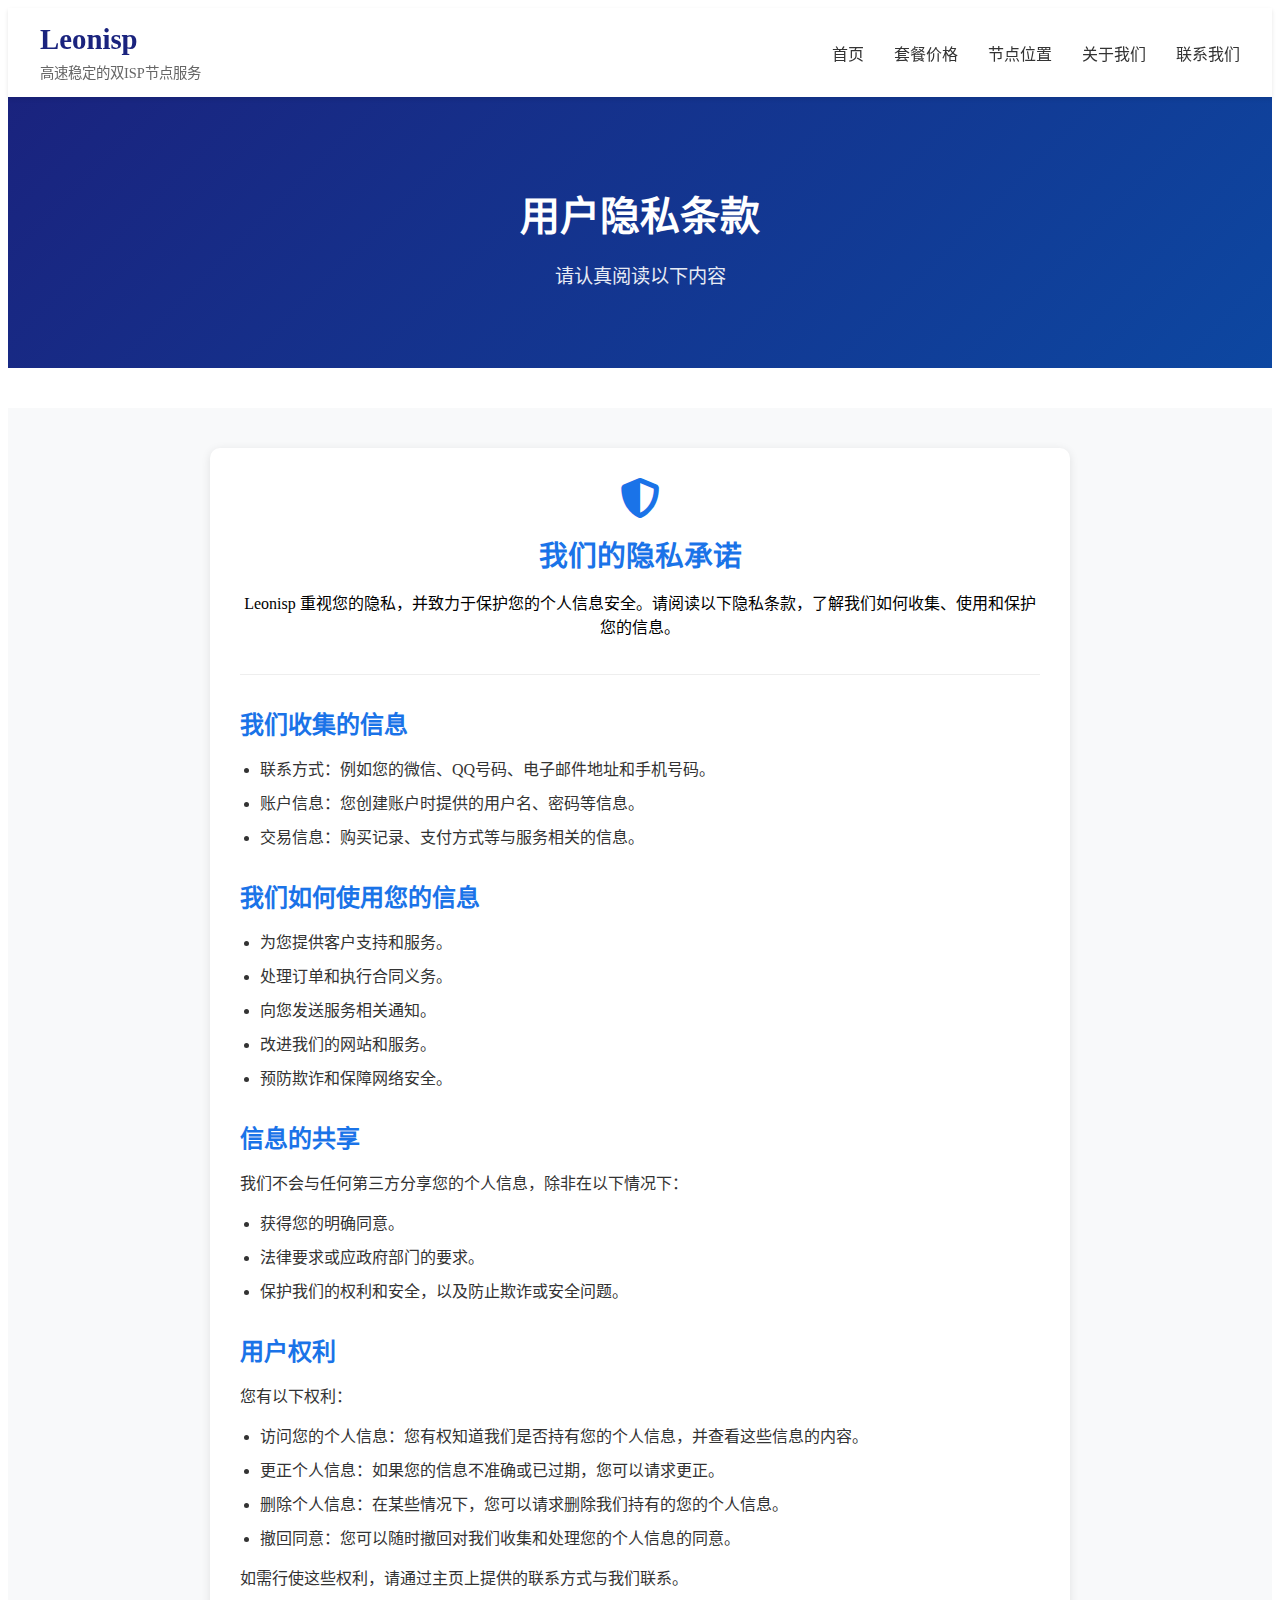
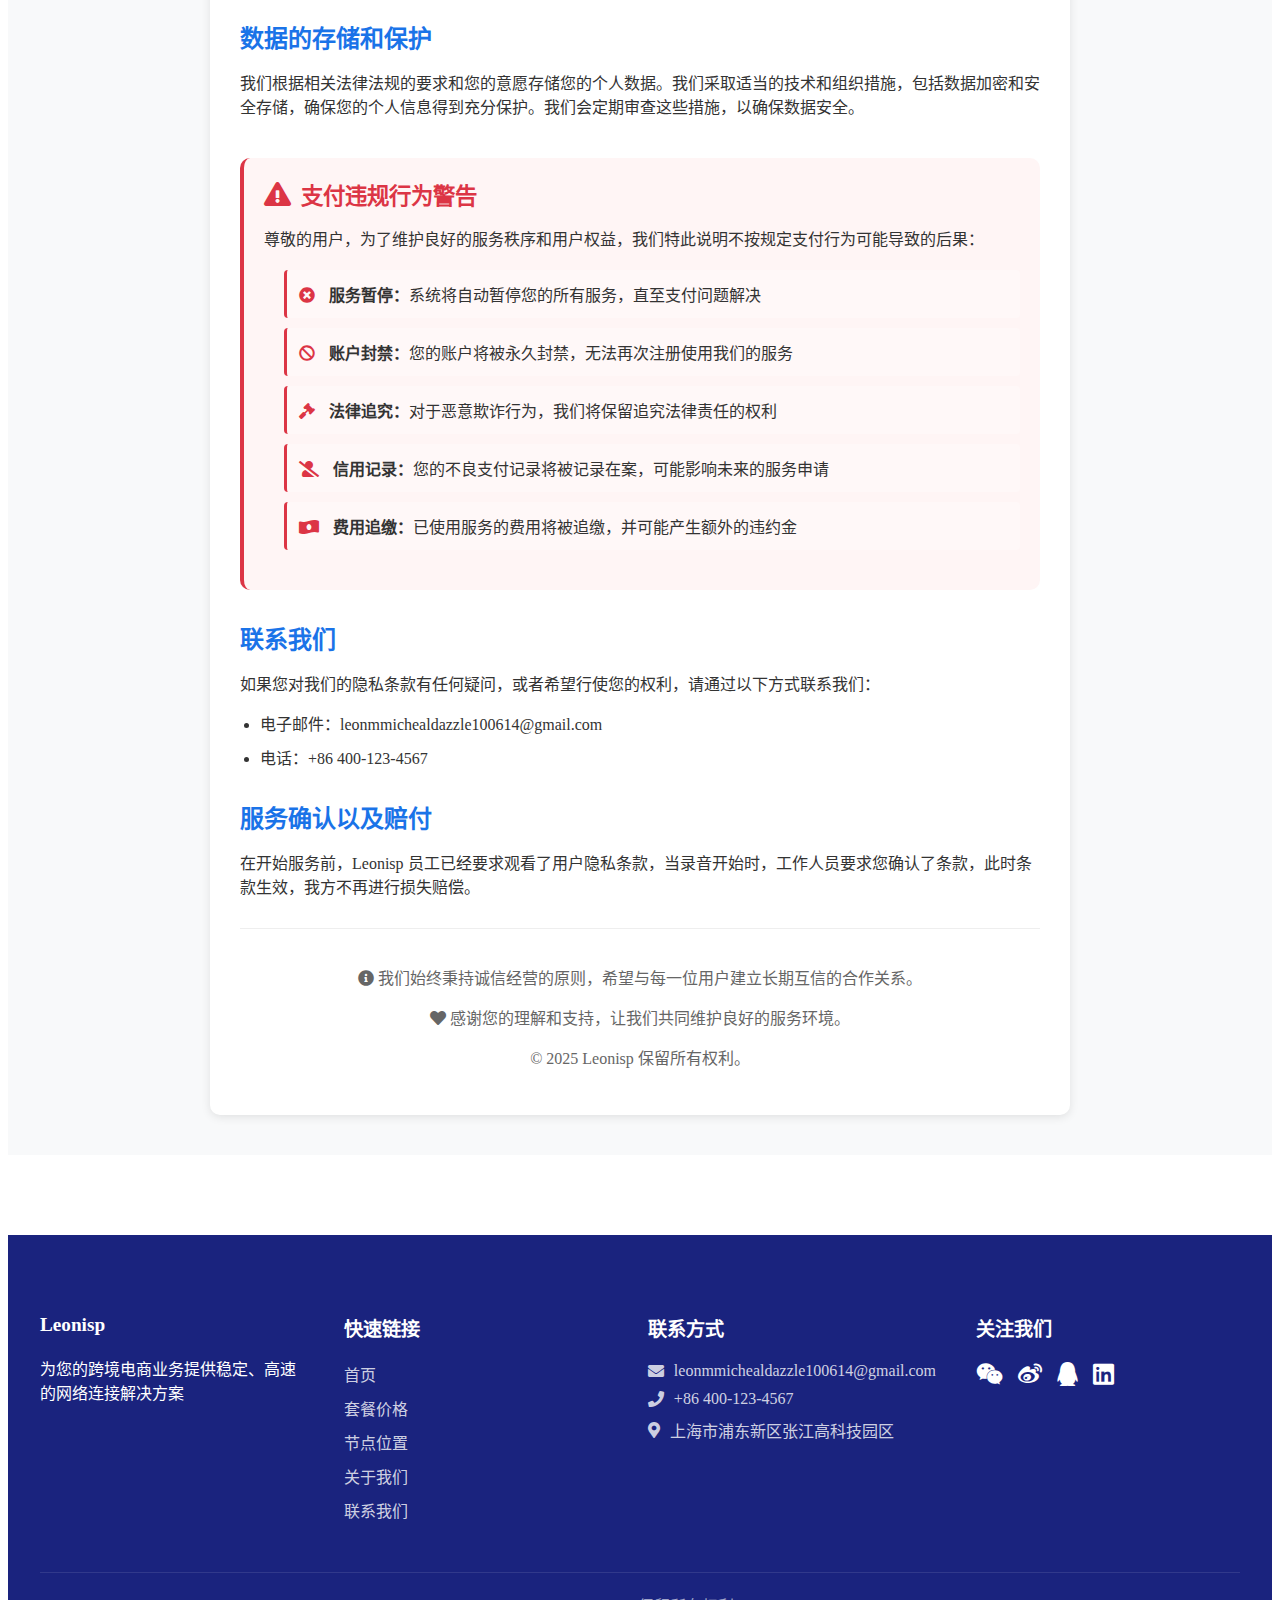
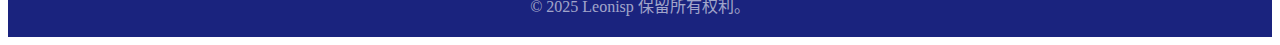
==== yonghutiaok.html @ f9be0a4a "up new" ====
<!DOCTYPE html>
<html lang="zh-CN">
<head>
    <meta charset="UTF-8">
    <meta name="viewport" content="width=device-width, initial-scale=1.0">
    <title>用户隐私条款 - Leonisp</title>
    <link rel="stylesheet" href="css/contact.css">
    <link rel="stylesheet" href="https://cdnjs.cloudflare.com/ajax/libs/font-awesome/5.15.4/css/all.min.css">
    <style>
        .terms-section {
            padding: 40px 0;
            background: #f8f9fa;
        }

        .terms-container {
            max-width: 800px;
            margin: 0 auto;
            padding: 30px;
            background: white;
            border-radius: 10px;
            box-shadow: 0 2px 10px rgba(0,0,0,0.1);
        }

        .terms-header {
            text-align: center;
            margin-bottom: 30px;
            border-bottom: 1px solid #eee;
            padding-bottom: 20px;
        }

        .terms-header i {
            font-size: 2.5em;
            color: #1a73e8;
            margin-bottom: 15px;
        }

        .terms-header h2 {
            color: #1a73e8;
            font-size: 1.8em;
            margin: 0;
        }

        .terms-content {
            color: #333;
        }

        .terms-content h2 {
            color: #1a73e8;
            font-size: 1.5em;
            margin: 30px 0 15px;
        }

        .terms-content ul {
            padding-left: 20px;
        }

        .terms-content ul li {
            margin-bottom: 10px;
        }

        .warning-section {
            margin-top: 40px;
            padding: 20px;
            background: #fff5f5;
            border-radius: 10px;
            border-left: 4px solid #dc3545;
        }

        .warning-header {
            display: flex;
            align-items: center;
            margin-bottom: 15px;
        }

        .warning-header i {
            font-size: 1.5em;
            color: #dc3545;
            margin-right: 10px;
        }

        .warning-header h3 {
            color: #dc3545;
            font-size: 1.4em;
            margin: 0;
        }

        .warning-list {
            list-style: none;
            padding: 0;
            margin: 20px 0;
        }

        .warning-list li {
            padding: 12px;
            margin-bottom: 10px;
            background: #fff8f8;
            border-left: 3px solid #dc3545;
            border-radius: 4px;
        }

        .warning-list li i {
            color: #dc3545;
            margin-right: 10px;
        }

        .terms-footer {
            margin-top: 30px;
            padding-top: 20px;
            border-top: 1px solid #eee;
            text-align: center;
            color: #666;
        }
    </style>
</head>
<body>
    <header>
        <div class="container">
            <div class="logo">
                <h1>Leonisp</h1>
                <p>高速稳定的双ISP节点服务</p>
            </div>
            <nav>
                <ul>
                    <li><a href="index.html">首页</a></li>
                    <li><a href="pricing.html">套餐价格</a></li>
                    <li><a href="locations.html">节点位置</a></li>
                    <li><a href="about.html">关于我们</a></li>
                    <li><a href="contact.html">联系我们</a></li>
                </ul>
            </nav>
        </div>
    </header>

    <section class="page-header">
        <div class="container">
            <h1>用户隐私条款</h1>
            <p>请认真阅读以下内容</p>
        </div>
    </section>

    <section class="terms-section">
        <div class="container">
            <div class="terms-container">
                <div class="terms-header">
                    <i class="fas fa-shield-alt"></i>
                    <h2>我们的隐私承诺</h2>
                    <p>Leonisp 重视您的隐私，并致力于保护您的个人信息安全。请阅读以下隐私条款，了解我们如何收集、使用和保护您的信息。</p>
                </div>
                
                <div class="terms-content">
                    <h2>我们收集的信息</h2>
                    <ul>
                        <li>联系方式：例如您的微信、QQ号码、电子邮件地址和手机号码。</li>
                        <li>账户信息：您创建账户时提供的用户名、密码等信息。</li>
                        <li>交易信息：购买记录、支付方式等与服务相关的信息。</li>
                    </ul>

                    <h2>我们如何使用您的信息</h2>
                    <ul>
                        <li>为您提供客户支持和服务。</li>
                        <li>处理订单和执行合同义务。</li>
                        <li>向您发送服务相关通知。</li>
                        <li>改进我们的网站和服务。</li>
                        <li>预防欺诈和保障网络安全。</li>
                    </ul>

                    <h2>信息的共享</h2>
                    <p>我们不会与任何第三方分享您的个人信息，除非在以下情况下：</p>
                    <ul>
                        <li>获得您的明确同意。</li>
                        <li>法律要求或应政府部门的要求。</li>
                        <li>保护我们的权利和安全，以及防止欺诈或安全问题。</li>
                    </ul>

                    <h2>用户权利</h2>
                    <p>您有以下权利：</p>
                    <ul>
                        <li>访问您的个人信息：您有权知道我们是否持有您的个人信息，并查看这些信息的内容。</li>
                        <li>更正个人信息：如果您的信息不准确或已过期，您可以请求更正。</li>
                        <li>删除个人信息：在某些情况下，您可以请求删除我们持有的您的个人信息。</li>
                        <li>撤回同意：您可以随时撤回对我们收集和处理您的个人信息的同意。</li>
                    </ul>
                    <p>如需行使这些权利，请通过主页上提供的联系方式与我们联系。</p>

                    <h2>数据的存储和保护</h2>
                    <p>我们根据相关法律法规的要求和您的意愿存储您的个人数据。我们采取适当的技术和组织措施，包括数据加密和安全存储，确保您的个人信息得到充分保护。我们会定期审查这些措施，以确保数据安全。</p>

                    <div class="warning-section">
                        <div class="warning-header">
                            <i class="fas fa-exclamation-triangle"></i>
                            <h3>支付违规行为警告</h3>
                        </div>
                        <p>尊敬的用户，为了维护良好的服务秩序和用户权益，我们特此说明不按规定支付行为可能导致的后果：</p>
                        
                        <ul class="warning-list">
                            <li>
                                <i class="fas fa-times-circle"></i>
                                <strong>服务暂停：</strong>系统将自动暂停您的所有服务，直至支付问题解决
                            </li>
                            <li>
                                <i class="fas fa-ban"></i>
                                <strong>账户封禁：</strong>您的账户将被永久封禁，无法再次注册使用我们的服务
                            </li>
                            <li>
                                <i class="fas fa-gavel"></i>
                                <strong>法律追究：</strong>对于恶意欺诈行为，我们将保留追究法律责任的权利
                            </li>
                            <li>
                                <i class="fas fa-user-slash"></i>
                                <strong>信用记录：</strong>您的不良支付记录将被记录在案，可能影响未来的服务申请
                            </li>
                            <li>
                                <i class="fas fa-money-bill-wave-alt"></i>
                                <strong>费用追缴：</strong>已使用服务的费用将被追缴，并可能产生额外的违约金
                            </li>
                        </ul>
                    </div>

                    <h2>联系我们</h2>
                    <p>如果您对我们的隐私条款有任何疑问，或者希望行使您的权利，请通过以下方式联系我们：</p>
                    <ul>
                        <li>电子邮件：leonmmichealdazzle100614@gmail.com</li>
                        <li>电话：+86 400-123-4567</li>
                    </ul>

                    <h2>服务确认以及赔付</h2>
                    <p>在开始服务前，Leonisp 员工已经要求观看了用户隐私条款，当录音开始时，工作人员要求您确认了条款，此时条款生效，我方不再进行损失赔偿。</p>

                    <div class="terms-footer">
                        <p><i class="fas fa-info-circle"></i> 我们始终秉持诚信经营的原则，希望与每一位用户建立长期互信的合作关系。</p>
                        <p><i class="fas fa-heart"></i> 感谢您的理解和支持，让我们共同维护良好的服务环境。</p>
                        <p>&copy; 2025 Leonisp 保留所有权利。</p>
                    </div>
                </div>
            </div>
        </div>
    </section>

    <footer>
        <div class="container">
            <div class="footer-grid">
                <div class="footer-col">
                    <h3>Leonisp</h3>
                    <p>为您的跨境电商业务提供稳定、高速的网络连接解决方案</p>
                </div>
                <div class="footer-col">
                    <h3>快速链接</h3>
                    <ul>
                        <li><a href="index.html">首页</a></li>
                        <li><a href="pricing.html">套餐价格</a></li>
                        <li><a href="locations.html">节点位置</a></li>
                        <li><a href="about.html">关于我们</a></li>
                        <li><a href="contact.html">联系我们</a></li>
                    </ul>
                </div>
                <div class="footer-col">
                    <h3>联系方式</h3>
                    <ul class="contact-info">
                        <li><i class="fas fa-envelope"></i> leonmmichealdazzle100614@gmail.com</li>
                        <li><i class="fas fa-phone"></i> +86 400-123-4567</li>
                        <li><i class="fas fa-map-marker-alt"></i> 上海市浦东新区张江高科技园区</li>
                    </ul>
                </div>
                <div class="footer-col">
                    <h3>关注我们</h3>
                    <div class="social-links">
                        <a href="#" aria-label="关注我们的微信" title="微信"><i class="fab fa-weixin"></i></a>
                        <a href="#" aria-label="关注我们的微博" title="微博"><i class="fab fa-weibo"></i></a>
                        <a href="#" aria-label="关注我们的QQ" title="QQ"><i class="fab fa-qq"></i></a>
                        <a href="#" aria-label="关注我们的领英" title="领英"><i class="fab fa-linkedin"></i></a>
                    </div>
                </div>
            </div>
            <div class="footer-bottom">
                <p>&copy; 2025 Leonisp 保留所有权利。</p>
            </div>
        </div>
    </footer>
</body>
</html>
---- css/contact.css ----
/* 页面头部样式 */
.page-header {
    background: linear-gradient(135deg, #1a237e, #0d47a1);
    color: white;
    padding: 60px 0;
    text-align: center;
    margin-bottom: 40px;
}

.page-header h1 {
    font-size: 2.5em;
    margin-bottom: 10px;
}

.page-header p {
    font-size: 1.2em;
    opacity: 0.9;
}

/* 购买区域样式 */
.purchase-section {
    padding: 40px 0;
}

.purchase-grid {
    display: grid;
    grid-template-columns: 1fr 1fr;
    gap: 40px;
    margin-bottom: 40px;
}

/* 订单信息样式 */
.order-summary {
    background: #fff;
    padding: 30px;
    border-radius: 10px;
    box-shadow: 0 2px 10px rgba(0,0,0,0.1);
}

.order-summary h2 {
    color: #1a237e;
    margin-bottom: 20px;
    font-size: 1.5em;
}

.order-details {
    display: flex;
    flex-direction: column;
    gap: 15px;
}

.order-item {
    display: flex;
    justify-content: space-between;
    padding: 10px 0;
    border-bottom: 1px solid #eee;
}

.order-item:last-child {
    border-bottom: none;
}

.order-item.total {
    font-size: 1.2em;
    font-weight: bold;
    color: #1a237e;
    margin-top: 10px;
}

.label {
    color: #666;
}

.value {
    color: #333;
    font-weight: 500;
}

/* 支付方式样式 */
.payment-methods {
    background: #fff;
    padding: 30px;
    border-radius: 10px;
    box-shadow: 0 2px 10px rgba(0,0,0,0.1);
}

.payment-methods h2 {
    color: #1a237e;
    margin-bottom: 20px;
    font-size: 1.5em;
}

.payment-options {
    display: grid;
    grid-template-columns: repeat(3, 1fr);
    gap: 20px;
    margin-bottom: 30px;
}

.payment-option {
    position: relative;
}

.payment-option input[type="radio"] {
    display: none;
}

.payment-option label {
    display: flex;
    flex-direction: column;
    align-items: center;
    padding: 25px;
    border: 2px solid #e0e0e0;
    border-radius: 12px;
    cursor: pointer;
    transition: all 0.3s ease;
    background: #fff;
}

.payment-option label:hover {
    transform: translateY(-2px);
    box-shadow: 0 4px 8px rgba(0,0,0,0.1);
}

.payment-option input[type="radio"]:checked + label {
    border-color: #1a237e;
    background: #f8f9ff;
    box-shadow: 0 4px 12px rgba(26,35,126,0.15);
}

.payment-option label i {
    font-size: 2.5em;
    margin-bottom: 12px;
    color: #1a237e;
}

.payment-option label span {
    font-size: 1em;
    color: #333;
    font-weight: 500;
}

/* 支付二维码样式 */
.payment-qr {
    text-align: center;
    padding: 20px;
}

.qr-container {
    width: 200px;
    height: 200px;
    margin: 0 auto 15px;
    padding: 10px;
    border: 1px solid #e0e0e0;
    border-radius: 8px;
    position: relative;
}

.qr-image {
    width: 100%;
    height: 100%;
    object-fit: contain;
    transition: opacity 0.3s ease;
}

.qr-tip {
    color: #666;
    font-size: 0.9em;
    margin: 0;
    transition: opacity 0.3s ease;
}

/* 银行转账信息样式 */
.bank-info {
    padding: 20px;
    background: #f5f5f5;
    border-radius: 8px;
}

.bank-info h3 {
    color: #1a237e;
    margin-bottom: 15px;
    font-size: 1.2em;
}

.bank-details {
    display: flex;
    flex-direction: column;
    gap: 10px;
}

.bank-details p {
    color: #333;
}

.bank-details strong {
    color: #1a237e;
}

/* 订单备注样式 */
.order-notes {
    background: #fff;
    padding: 30px;
    border-radius: 10px;
    box-shadow: 0 2px 10px rgba(0,0,0,0.1);
}

.order-notes h3 {
    color: #1a237e;
    margin-bottom: 20px;
    font-size: 1.3em;
}

.note-content {
    display: flex;
    flex-direction: column;
    gap: 15px;
}

.note-content p {
    display: flex;
    align-items: center;
    gap: 10px;
    color: #666;
}

.note-content i {
    color: #1a237e;
}

/* 隐藏类 */
.hidden {
    display: none;
}

/* 响应式设计 */
@media (max-width: 768px) {
    .purchase-grid {
        grid-template-columns: 1fr;
    }

    .payment-options {
        grid-template-columns: 1fr;
    }

    .page-header {
        padding: 40px 0;
    }

    .page-header h1 {
        font-size: 2em;
    }
}

/* 基础布局 */
.container {
    max-width: 1200px;
    margin: 0 auto;
    padding: 0 20px;
}

/* 导航栏样式 */
header {
    background: #fff;
    box-shadow: 0 2px 4px rgba(0,0,0,0.1);
    position: sticky;
    top: 0;
    z-index: 100;
}

header .container {
    display: flex;
    justify-content: space-between;
    align-items: center;
    padding: 15px 20px;
}

.logo {
    display: flex;
    flex-direction: column;
}

.logo h1 {
    font-size: 1.8em;
    color: #1a237e;
    margin: 0;
}

.logo p {
    font-size: 0.9em;
    color: #666;
    margin: 5px 0 0 0;
}

nav ul {
    display: flex;
    list-style: none;
    margin: 0;
    padding: 0;
    gap: 30px;
}

nav a {
    color: #333;
    text-decoration: none;
    font-weight: 500;
    transition: color 0.3s ease;
}

nav a:hover {
    color: #1a237e;
}

nav a.active {
    color: #1a237e;
    position: relative;
}

nav a.active::after {
    content: '';
    position: absolute;
    bottom: -5px;
    left: 0;
    width: 100%;
    height: 2px;
    background: #1a237e;
}

/* 页脚样式 */
footer {
    background: #1a237e;
    color: white;
    padding: 60px 0 20px;
    margin-top: 80px;
}

.footer-grid {
    display: grid;
    grid-template-columns: repeat(4, 1fr);
    gap: 40px;
    margin-bottom: 40px;
}

.footer-col h3 {
    color: white;
    margin-bottom: 20px;
    font-size: 1.2em;
}

.footer-col ul {
    list-style: none;
    padding: 0;
    margin: 0;
}

.footer-col ul li {
    margin-bottom: 10px;
}

.footer-col a {
    color: rgba(255,255,255,0.8);
    text-decoration: none;
    transition: color 0.3s ease;
}

.footer-col a:hover {
    color: white;
}

.contact-info li {
    display: flex;
    align-items: center;
    gap: 10px;
    color: rgba(255,255,255,0.8);
}

.social-links {
    display: flex;
    gap: 15px;
}

.social-links a {
    color: white;
    font-size: 1.5em;
    transition: transform 0.3s ease;
}

.social-links a:hover {
    transform: translateY(-3px);
}

.footer-bottom {
    text-align: center;
    padding-top: 20px;
    border-top: 1px solid rgba(255,255,255,0.1);
}

.footer-bottom p {
    color: rgba(255,255,255,0.6);
    margin: 0;
}

/* 响应式设计补充 */
@media (max-width: 768px) {
    header .container {
        flex-direction: column;
        text-align: center;
    }

    nav ul {
        flex-direction: column;
        align-items: center;
        gap: 15px;
        margin-top: 15px;
    }

    .footer-grid {
        grid-template-columns: 1fr 1fr;
    }
}

@media (max-width: 480px) {
    .footer-grid {
        grid-template-columns: 1fr;
    }

    .payment-options {
        grid-template-columns: 1fr;
    }
}

/* 警告链接样式 */
.warning-link {
    color: #dc3545;
    text-decoration: underline;
}

.warning-link:hover {
    color: #c82333;
    text-decoration: none;
}
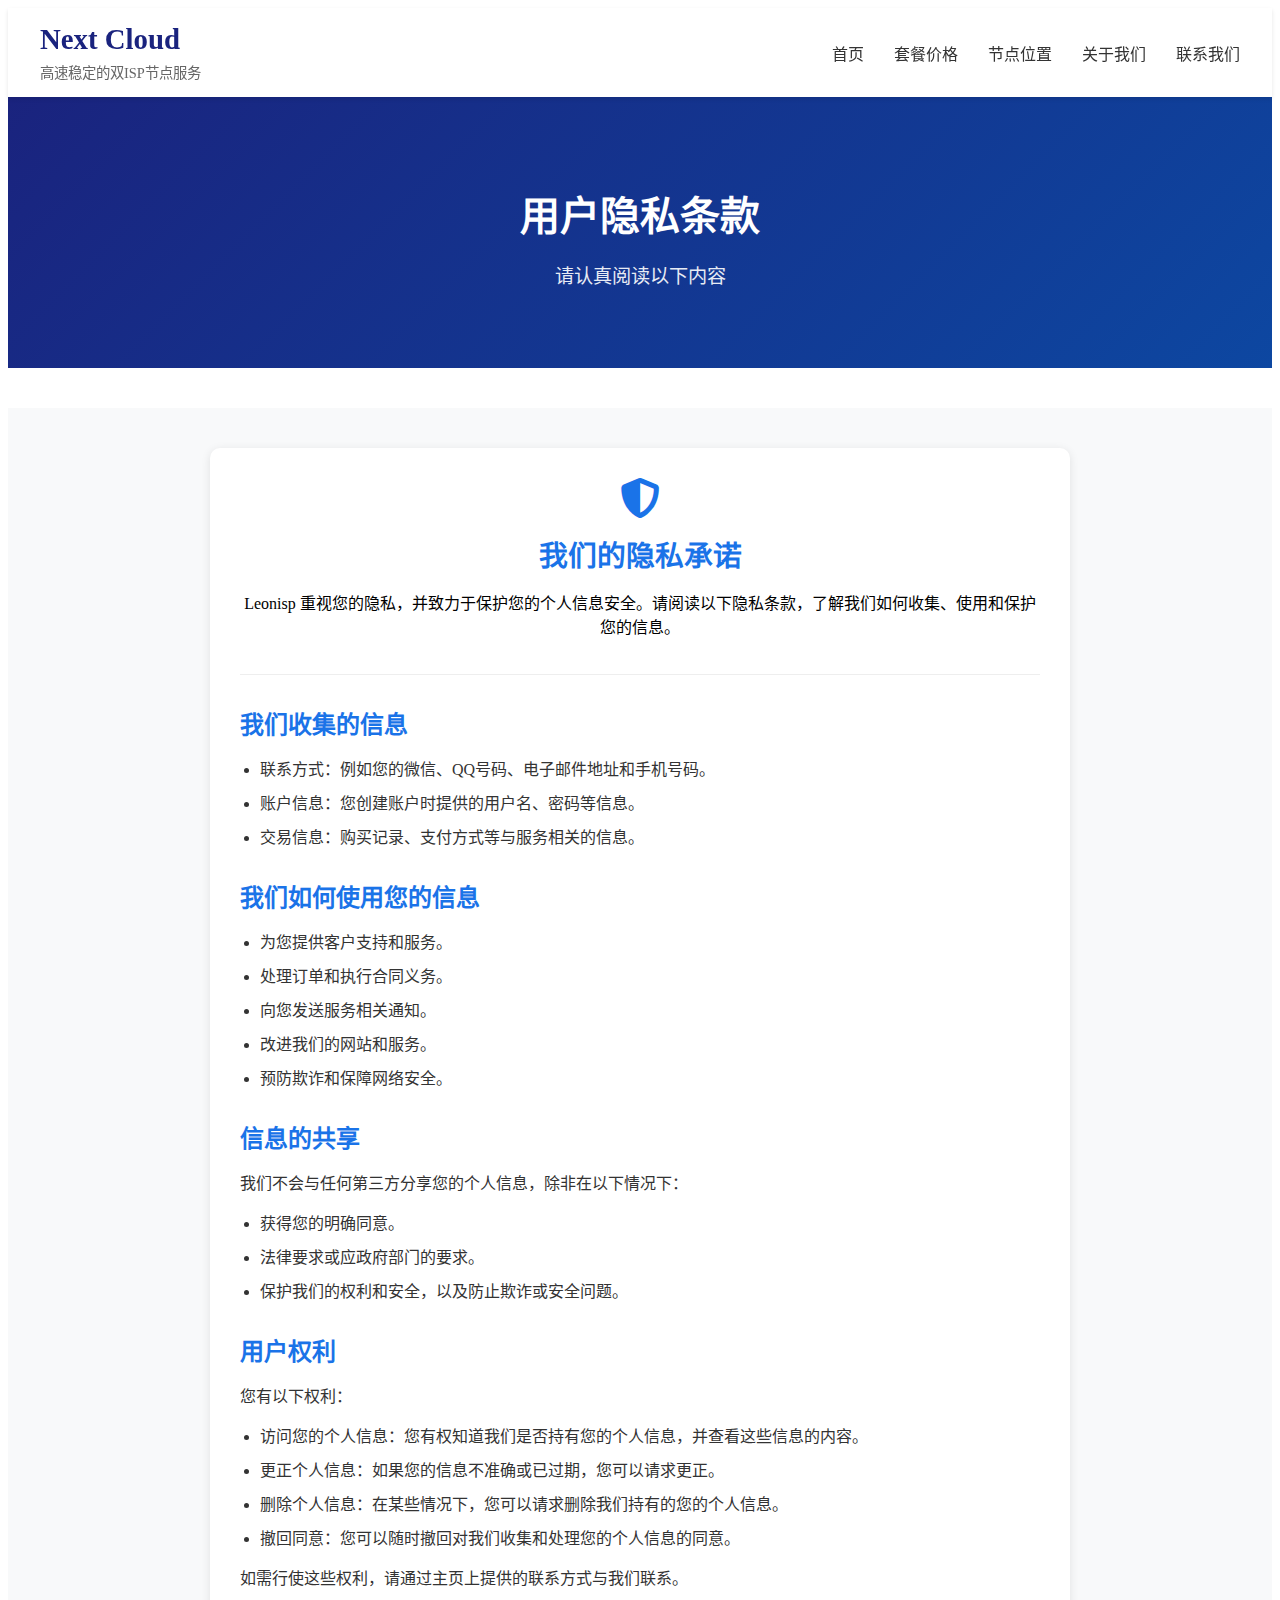
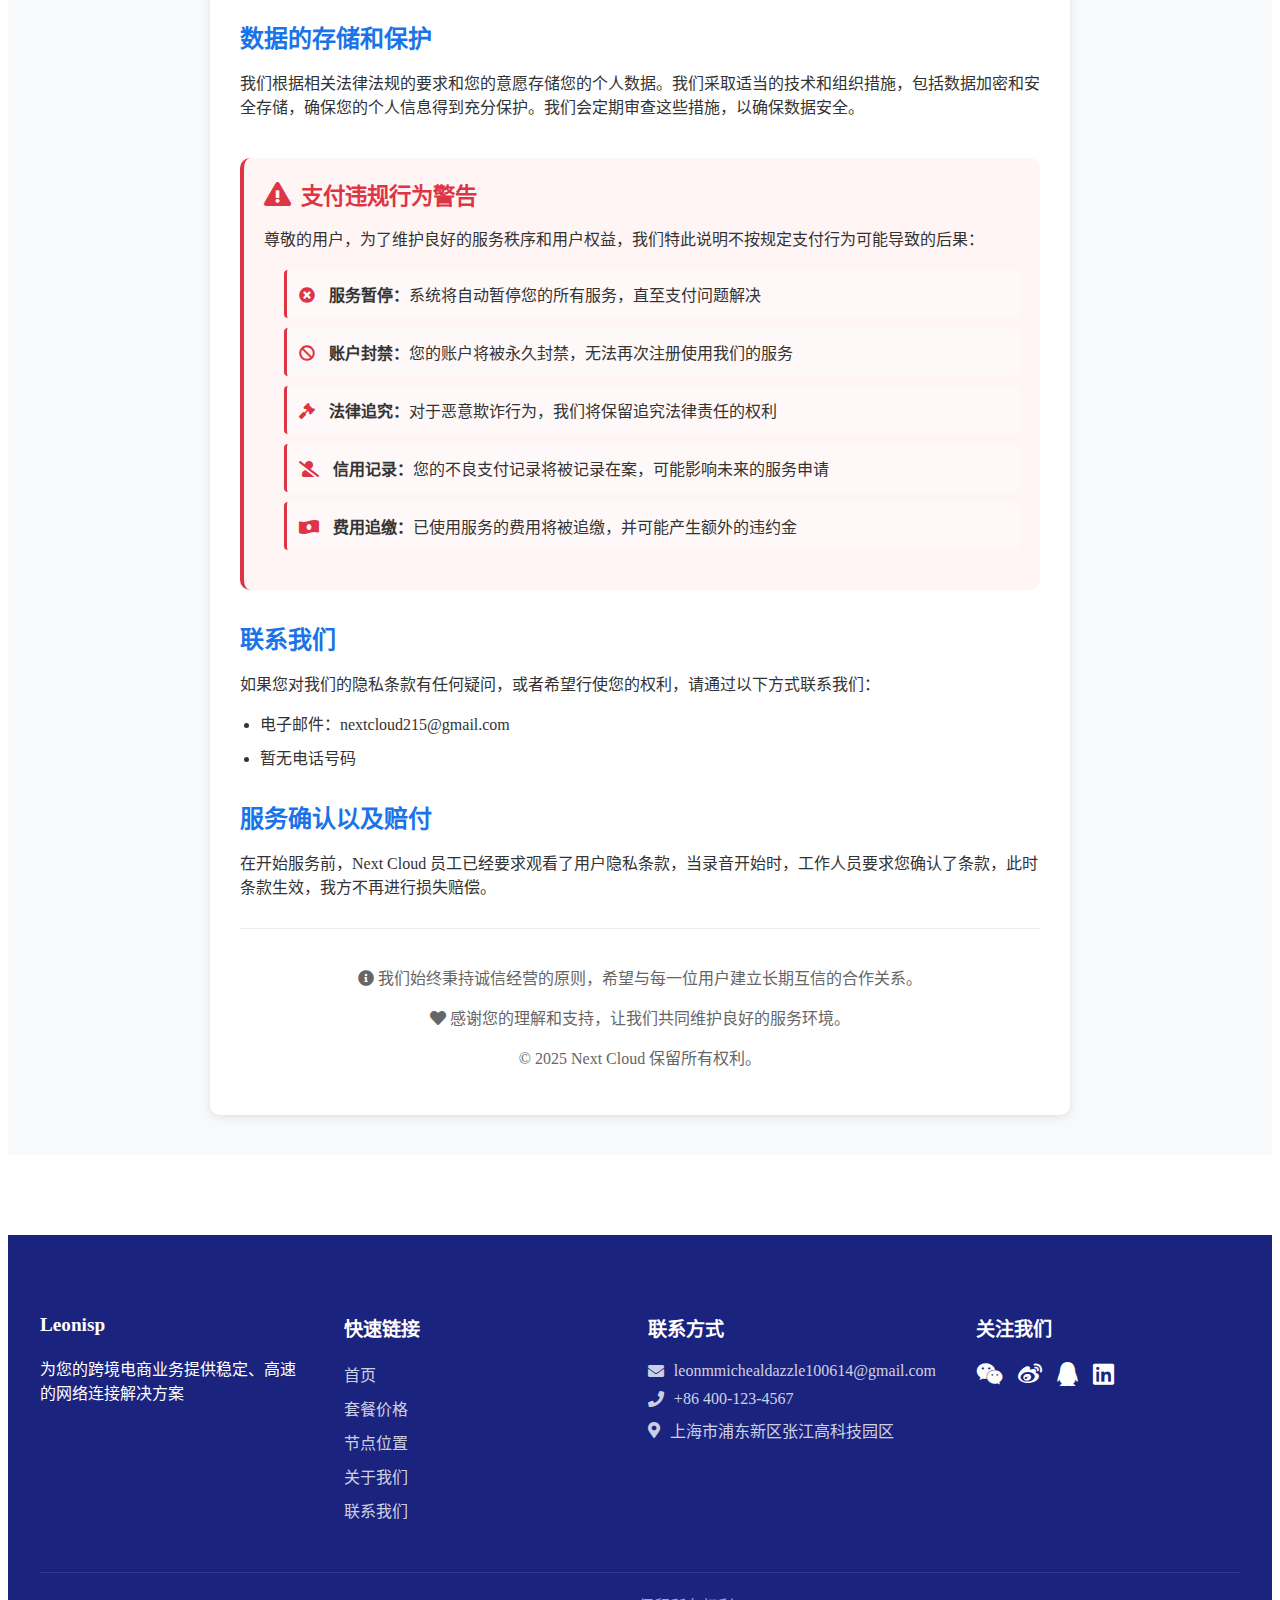
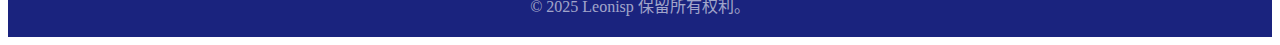
==== commit e0da3bf9: "Update yonghutiaok.html" ====
--- a/yonghutiaok.html
+++ b/yonghutiaok.html
@@ -3,7 +3,7 @@
 <head>
     <meta charset="UTF-8">
     <meta name="viewport" content="width=device-width, initial-scale=1.0">
-    <title>用户隐私条款 - Leonisp</title>
+    <title>用户隐私条款 - Next Cloud</title>
     <link rel="stylesheet" href="css/contact.css">
     <link rel="stylesheet" href="https://cdnjs.cloudflare.com/ajax/libs/font-awesome/5.15.4/css/all.min.css">
     <style>
@@ -116,7 +116,7 @@
     <header>
         <div class="container">
             <div class="logo">
-                <h1>Leonisp</h1>
+                <h1>Next Cloud</h1>
                 <p>高速稳定的双ISP节点服务</p>
             </div>
             <nav>
@@ -219,17 +219,17 @@
                     <h2>联系我们</h2>
                     <p>如果您对我们的隐私条款有任何疑问，或者希望行使您的权利，请通过以下方式联系我们：</p>
                     <ul>
-                        <li>电子邮件：leonmmichealdazzle100614@gmail.com</li>
-                        <li>电话：+86 400-123-4567</li>
+                        <li>电子邮件：nextcloud215@gmail.com</li>
+                        <li>暂无电话号码</li>
                     </ul>
 
                     <h2>服务确认以及赔付</h2>
-                    <p>在开始服务前，Leonisp 员工已经要求观看了用户隐私条款，当录音开始时，工作人员要求您确认了条款，此时条款生效，我方不再进行损失赔偿。</p>
+                    <p>在开始服务前，Next Cloud 员工已经要求观看了用户隐私条款，当录音开始时，工作人员要求您确认了条款，此时条款生效，我方不再进行损失赔偿。</p>
 
                     <div class="terms-footer">
                         <p><i class="fas fa-info-circle"></i> 我们始终秉持诚信经营的原则，希望与每一位用户建立长期互信的合作关系。</p>
                         <p><i class="fas fa-heart"></i> 感谢您的理解和支持，让我们共同维护良好的服务环境。</p>
-                        <p>&copy; 2025 Leonisp 保留所有权利。</p>
+                        <p>&copy; 2025 Next Cloud 保留所有权利。</p>
                     </div>
                 </div>
             </div>
@@ -277,4 +277,4 @@
         </div>
     </footer>
 </body>
-</html> +</html> 
